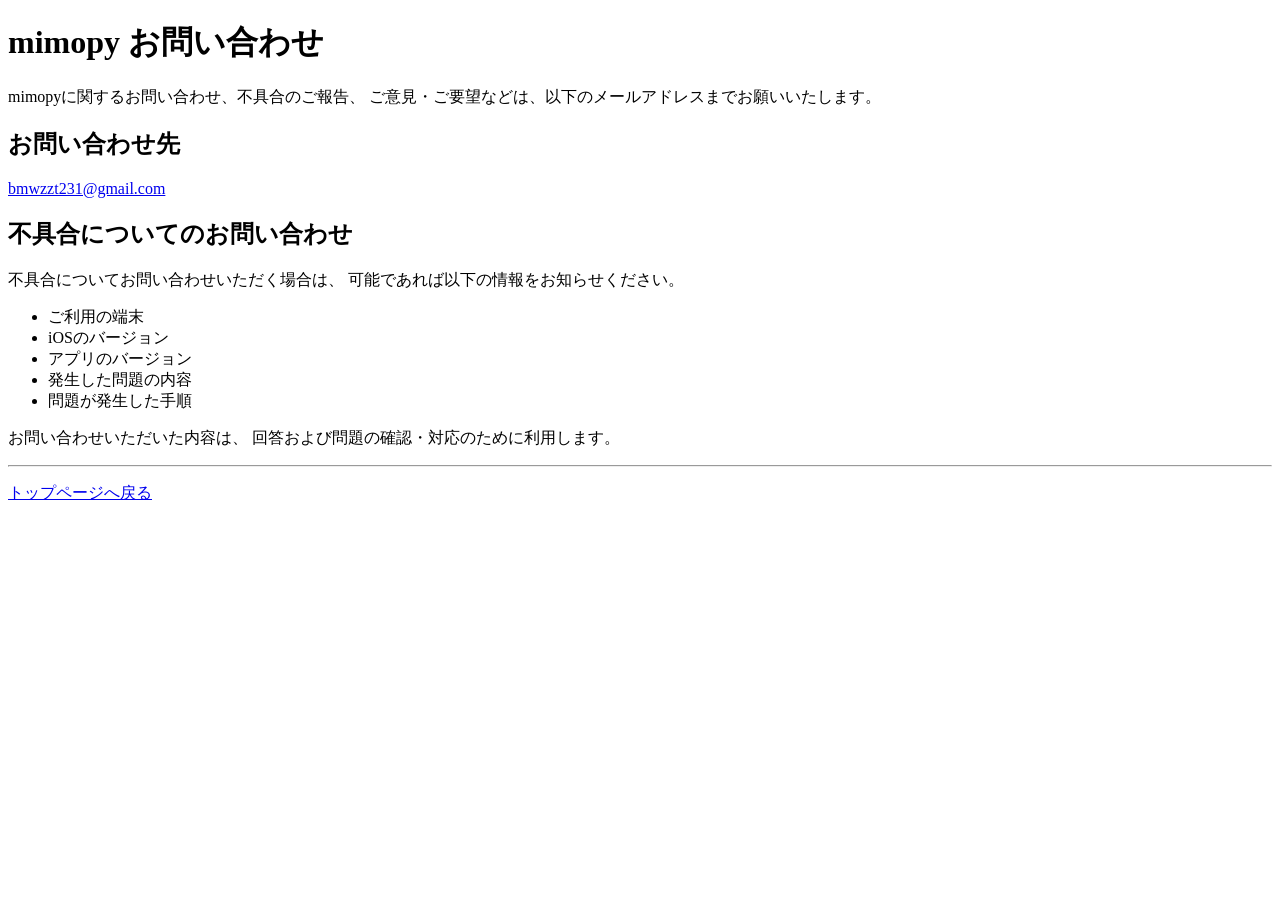
==== sites/contact.html @ 6e5a762a "もろもろ追加" ====
<!DOCTYPE html>
<html lang="ja">
<head>
    <meta charset="UTF-8">
    <meta name="viewport" content="width=device-width, initial-scale=1.0">
    <title>お問い合わせ - mimopy</title>
</head>
<body>
    <h1>mimopy お問い合わせ</h1>

    <p>
        mimopyに関するお問い合わせ、不具合のご報告、
        ご意見・ご要望などは、以下のメールアドレスまでお願いいたします。
    </p>

    <h2>お問い合わせ先</h2>

    <p>
        <a href="mailto:bmwzzt231@gmail.com">
            bmwzzt231@gmail.com
        </a>
    </p>

    <h2>不具合についてのお問い合わせ</h2>

    <p>
        不具合についてお問い合わせいただく場合は、
        可能であれば以下の情報をお知らせください。
    </p>

    <ul>
        <li>ご利用の端末</li>
        <li>iOSのバージョン</li>
        <li>アプリのバージョン</li>
        <li>発生した問題の内容</li>
        <li>問題が発生した手順</li>
    </ul>

    <p>
        お問い合わせいただいた内容は、
        回答および問題の確認・対応のために利用します。
    </p>

    <hr>
    <p><a href="index.html">トップページへ戻る</a></p>
</body>
</html>
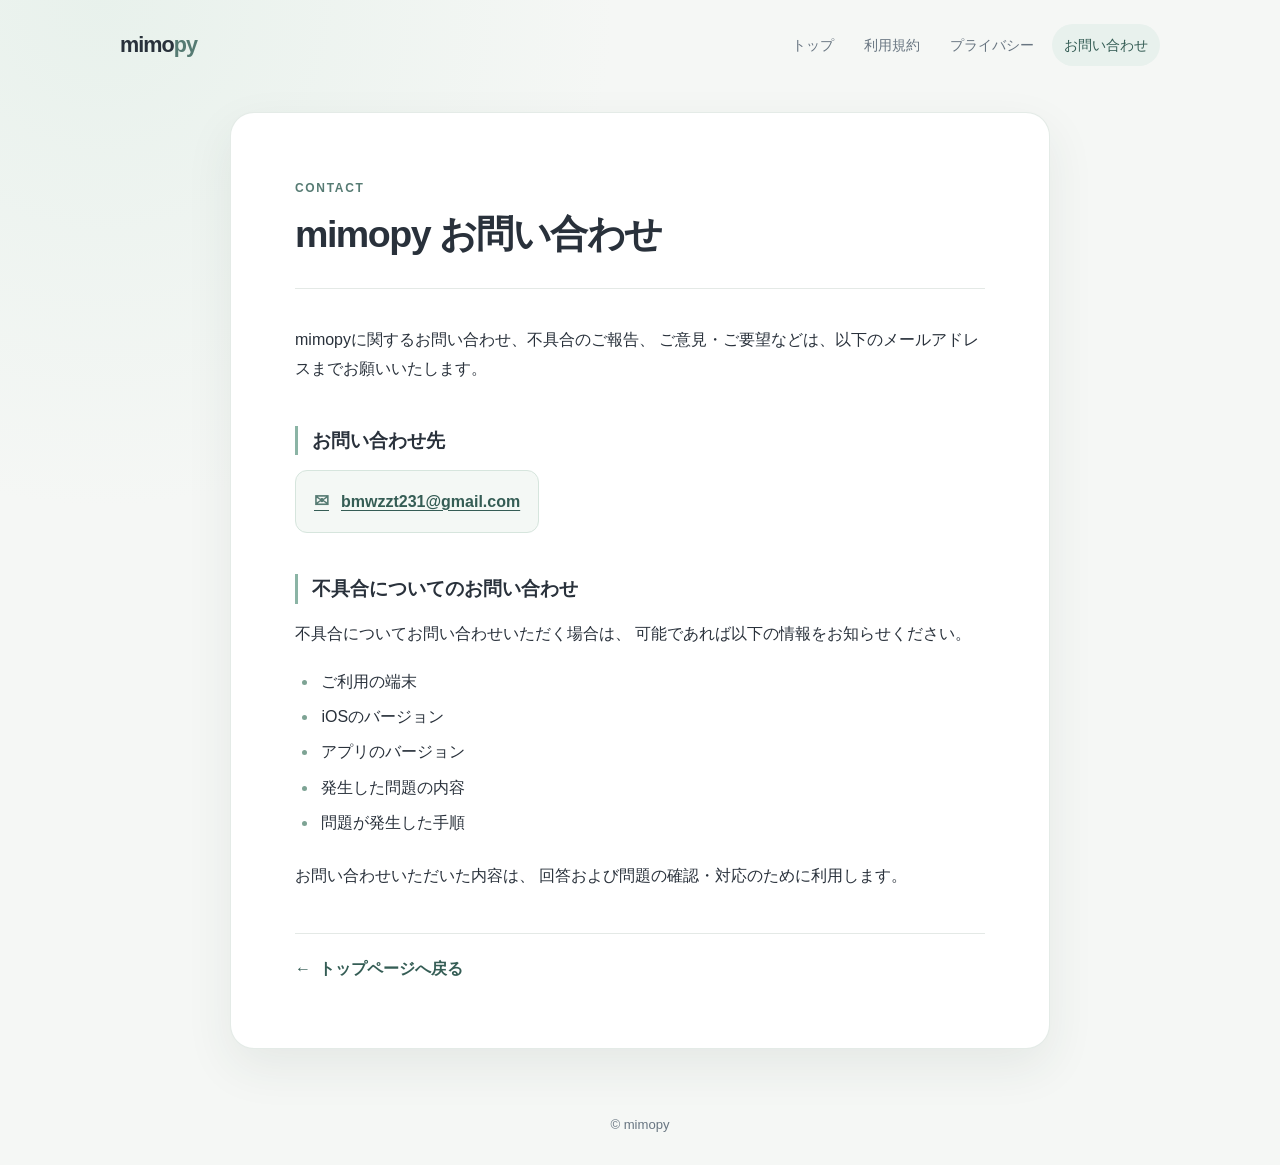
==== commit 6c9ce707: "しゅうせい" ====
--- a/sites/contact.html
+++ b/sites/contact.html
@@ -3,11 +3,28 @@
 <head>
     <meta charset="UTF-8">
     <meta name="viewport" content="width=device-width, initial-scale=1.0">
+    <meta name="theme-color" content="#f5f7f5">
     <title>お問い合わせ - mimopy</title>
+    <link rel="stylesheet" href="style.css">
 </head>
 <body>
-    <h1>mimopy お問い合わせ</h1>
+    <header class="site-header">
+        <a class="brand" href="index.html" aria-label="mimopy トップページ">mimo<span>py</span></a>
+        <nav class="site-nav" aria-label="メインナビゲーション">
+            <a href="index.html">トップ</a>
+            <a href="terms.html">利用規約</a>
+            <a href="privacy.html">プライバシー</a>
+            <a href="contact.html" aria-current="page">お問い合わせ</a>
+        </nav>
+    </header>
 
+    <main class="page-shell">
+        <header class="page-heading">
+            <p class="eyebrow">Contact</p>
+            <h1>mimopy お問い合わせ</h1>
+        </header>
+
+        <article class="page-content">
     <p>
         mimopyに関するお問い合わせ、不具合のご報告、
         ご意見・ご要望などは、以下のメールアドレスまでお願いいたします。
@@ -16,7 +33,7 @@
     <h2>お問い合わせ先</h2>
 
     <p>
-        <a href="mailto:bmwzzt231@gmail.com">
+        <a class="contact-email" href="mailto:bmwzzt231@gmail.com">
             bmwzzt231@gmail.com
         </a>
     </p>
@@ -41,7 +58,13 @@
         回答および問題の確認・対応のために利用します。
     </p>
 
-    <hr>
-    <p><a href="index.html">トップページへ戻る</a></p>
+            <hr>
+            <p><a class="back-link" href="index.html">トップページへ戻る</a></p>
+        </article>
+    </main>
+
+    <footer class="site-footer">
+        <p>© mimopy</p>
+    </footer>
 </body>
 </html>
--- a/sites/style.css
+++ b/sites/style.css
@@ -0,0 +1,403 @@
+:root {
+    color-scheme: light;
+    --ink: #29313b;
+    --muted: #687581;
+    --accent: #567b73;
+    --accent-dark: #355d55;
+    --accent-pale: #e8f1ed;
+    --paper: #ffffff;
+    --canvas: #f5f7f5;
+    --line: #e4e9e6;
+    --shadow: 0 18px 48px rgb(38 62 53 / 8%);
+}
+
+* {
+    box-sizing: border-box;
+}
+
+html {
+    min-width: 320px;
+    background: var(--canvas);
+    scroll-behavior: smooth;
+}
+
+body {
+    min-height: 100vh;
+    margin: 0;
+    color: var(--ink);
+    background:
+        radial-gradient(ellipse at 8% 0%, rgb(218 235 226 / 48%), transparent 32rem),
+        var(--canvas);
+    font-family: -apple-system, BlinkMacSystemFont, 'Hiragino Sans', 'Hiragino Kaku Gothic ProN', 'Yu Gothic', Meiryo, sans-serif;
+    font-size: 16px;
+    line-height: 1.85;
+    -webkit-font-smoothing: antialiased;
+    text-rendering: optimizeLegibility;
+}
+
+a {
+    color: var(--accent-dark);
+    text-decoration-thickness: 1px;
+    text-underline-offset: 0.2em;
+}
+
+a:hover {
+    color: #24483f;
+}
+
+a:focus-visible {
+    outline: 3px solid #8ab5a7;
+    outline-offset: 4px;
+    border-radius: 3px;
+}
+
+.site-header {
+    width: min(100% - 40px, 1040px);
+    margin: 0 auto;
+    padding: 24px 0;
+    display: flex;
+    align-items: center;
+    justify-content: space-between;
+    gap: 24px;
+}
+
+.brand {
+    color: var(--ink);
+    font-size: 1.35rem;
+    font-weight: 700;
+    letter-spacing: -0.045em;
+    line-height: 1;
+    text-decoration: none;
+}
+
+.brand span {
+    color: var(--accent);
+}
+
+.site-nav {
+    display: flex;
+    flex-wrap: wrap;
+    align-items: center;
+    justify-content: flex-end;
+    gap: 6px;
+}
+
+.site-nav a {
+    padding: 8px 12px;
+    border-radius: 999px;
+    color: var(--muted);
+    font-size: 0.88rem;
+    font-weight: 500;
+    text-decoration: none;
+    transition: background-color 160ms ease, color 160ms ease;
+}
+
+.site-nav a:hover,
+.site-nav a[aria-current='page'] {
+    color: var(--accent-dark);
+    background: var(--accent-pale);
+}
+
+.page-shell {
+    width: min(100% - 40px, 820px);
+    min-height: calc(100vh - 154px);
+    margin: 22px auto 64px;
+    padding: clamp(28px, 6vw, 64px);
+    border: 1px solid rgb(222 231 225 / 80%);
+    border-radius: 24px;
+    background: var(--paper);
+    box-shadow: var(--shadow);
+}
+
+.page-heading {
+    margin-bottom: 36px;
+    padding-bottom: 26px;
+    border-bottom: 1px solid var(--line);
+}
+
+.eyebrow {
+    margin: 0 0 8px;
+    color: var(--accent);
+    font-size: 0.75rem;
+    font-weight: 700;
+    letter-spacing: 0.14em;
+    text-transform: uppercase;
+}
+
+h1,
+h2,
+p {
+    margin-top: 0;
+}
+
+h1 {
+    margin-bottom: 0;
+    font-size: clamp(1.75rem, 4vw, 2.35rem);
+    font-weight: 700;
+    letter-spacing: -0.04em;
+    line-height: 1.45;
+}
+
+h2 {
+    margin: 2.25em 0 0.8em;
+    padding-left: 14px;
+    border-left: 3px solid #8bb4a5;
+    font-size: 1.16rem;
+    font-weight: 600;
+    line-height: 1.6;
+}
+
+h3 {
+    margin: 1.7em 0 0.65em;
+    color: #3d514b;
+    font-size: 1.02rem;
+    font-weight: 600;
+    line-height: 1.65;
+}
+
+p {
+    margin-bottom: 1.15em;
+}
+
+ul {
+    margin: 0 0 1.5em;
+    padding-left: 1.45em;
+}
+
+li {
+    padding-left: 0.2em;
+    margin: 0.35em 0;
+}
+
+li::marker {
+    color: #7da394;
+}
+
+.policy-date {
+    margin: 12px 0 0;
+    color: var(--muted);
+    font-size: 0.9rem;
+}
+
+.page-content > :last-child {
+    margin-bottom: 0;
+}
+
+.site-footer {
+    width: min(100% - 40px, 1040px);
+    margin: 0 auto;
+    padding: 0 0 28px;
+    color: var(--muted);
+    font-size: 0.82rem;
+    text-align: center;
+}
+
+.site-footer p {
+    margin: 0;
+}
+
+.home-shell {
+    display: flex;
+    flex-direction: column;
+    justify-content: center;
+}
+
+.home-hero {
+    position: relative;
+    overflow: hidden;
+    margin: -10px -10px 38px;
+    padding: clamp(30px, 7vw, 60px);
+    border-radius: 20px;
+    background: linear-gradient(135deg, #edf5f0, #f6f7f1 72%);
+}
+
+.home-hero::after {
+    position: absolute;
+    top: -72px;
+    right: -44px;
+    width: 210px;
+    height: 210px;
+    border: 1px solid rgb(104 146 129 / 16%);
+    border-radius: 50%;
+    box-shadow: 0 0 0 24px rgb(104 146 129 / 5%), 0 0 0 48px rgb(104 146 129 / 4%);
+    content: '';
+    pointer-events: none;
+}
+
+.home-hero h1 {
+    position: relative;
+    z-index: 1;
+    margin-bottom: 12px;
+    font-size: clamp(2.5rem, 7vw, 4.25rem);
+    letter-spacing: -0.065em;
+}
+
+.home-hero .eyebrow {
+    position: relative;
+    z-index: 1;
+}
+
+.home-hero p:last-child {
+    position: relative;
+    z-index: 1;
+    max-width: 34em;
+    margin: 0;
+    color: #52615d;
+    font-size: 1.05rem;
+}
+
+.link-section h2 {
+    margin-top: 0;
+    margin-bottom: 16px;
+}
+
+.link-list {
+    display: grid;
+    grid-template-columns: repeat(3, minmax(0, 1fr));
+    gap: 12px;
+    margin: 0;
+    padding: 0;
+    list-style: none;
+}
+
+.link-list li {
+    margin: 0;
+    padding: 0;
+}
+
+.link-list a {
+    display: flex;
+    min-height: 92px;
+    align-items: center;
+    justify-content: space-between;
+    gap: 12px;
+    padding: 20px;
+    border: 1px solid var(--line);
+    border-radius: 14px;
+    background: #fff;
+    color: var(--ink);
+    font-weight: 600;
+    text-decoration: none;
+    transition: border-color 160ms ease, background-color 160ms ease, transform 160ms ease;
+}
+
+.link-list a::after {
+    color: #84a99b;
+    content: '↗';
+    font-size: 1rem;
+}
+
+.link-list a:hover {
+    transform: translateY(-2px);
+    border-color: #b7cec3;
+    background: #fbfdfb;
+}
+
+.contact-email {
+    display: inline-flex;
+    max-width: 100%;
+    align-items: center;
+    gap: 12px;
+    padding: 14px 18px;
+    border: 1px solid #d6e5dd;
+    border-radius: 12px;
+    background: #f4f8f5;
+    font-weight: 600;
+    overflow-wrap: anywhere;
+}
+
+.contact-email::before {
+    color: var(--accent);
+    content: '✉';
+    font-size: 1.1rem;
+}
+
+.page-content hr {
+    height: 1px;
+    margin: 42px 0 20px;
+    border: 0;
+    background: var(--line);
+}
+
+.back-link {
+    display: inline-flex;
+    align-items: center;
+    gap: 8px;
+    font-weight: 600;
+    text-decoration: none;
+}
+
+.back-link::before {
+    content: '←';
+}
+
+@media (max-width: 640px) {
+    body {
+        font-size: 15px;
+    }
+
+    .site-header {
+        width: min(100% - 32px, 1040px);
+        align-items: flex-start;
+        flex-direction: column;
+        gap: 16px;
+        padding: 20px 0 12px;
+    }
+
+    .site-nav {
+        justify-content: flex-start;
+        gap: 2px;
+        margin-left: -10px;
+    }
+
+    .site-nav a {
+        padding: 7px 10px;
+        font-size: 0.82rem;
+    }
+
+    .page-shell {
+        width: min(100% - 24px, 820px);
+        min-height: auto;
+        margin: 12px auto 40px;
+        padding: 28px 22px 34px;
+        border-radius: 18px;
+    }
+
+    .page-heading {
+        margin-bottom: 28px;
+        padding-bottom: 22px;
+    }
+
+    h2 {
+        margin-top: 1.9em;
+        font-size: 1.08rem;
+    }
+
+    .home-hero {
+        margin: -8px -8px 30px;
+        padding: 34px 24px;
+    }
+
+    .link-list {
+        grid-template-columns: 1fr;
+        gap: 9px;
+    }
+
+    .link-list a {
+        min-height: 64px;
+        padding: 16px;
+    }
+
+    .site-footer {
+        width: min(100% - 32px, 1040px);
+    }
+}
+
+@media (prefers-reduced-motion: reduce) {
+    *,
+    *::before,
+    *::after {
+        scroll-behavior: auto !important;
+        transition-duration: 0.01ms !important;
+    }
+}
